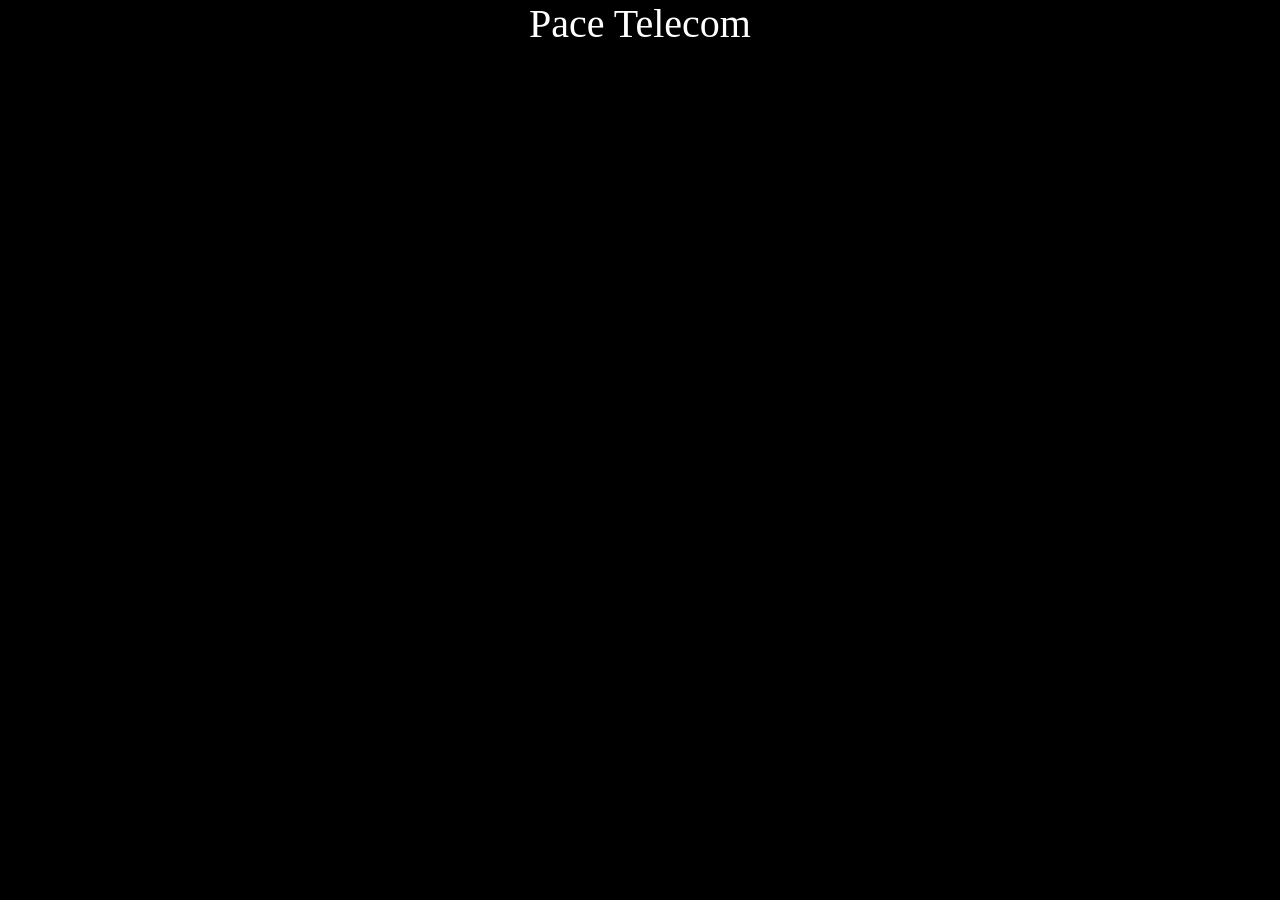
==== index.html @ d6be9f68 "pushing my new project" ====
<!DOCTYPE html>
<html lang="en">
<head>
    <meta charset="UTF-8">
    <meta name="viewport" content="width=device-width, initial-scale=1.0">
    <title>Inventory Portfolio</title>
    
</head>
<style>
    *{
        box-sizing: border-box;
        margin: 0%;
        padding: 0%;
        text-decoration: none;
        height: 100%;
        width: 100%;
    }
    .container{
        background-color: black;
    }
    .heading{
        color: white;
        font-size: 40px;    
        text-align: center;
    }
</style>
<body>
    <div class="container">
        <div class="heading">Pace Telecom</div>
    </div>
</body>
</html>
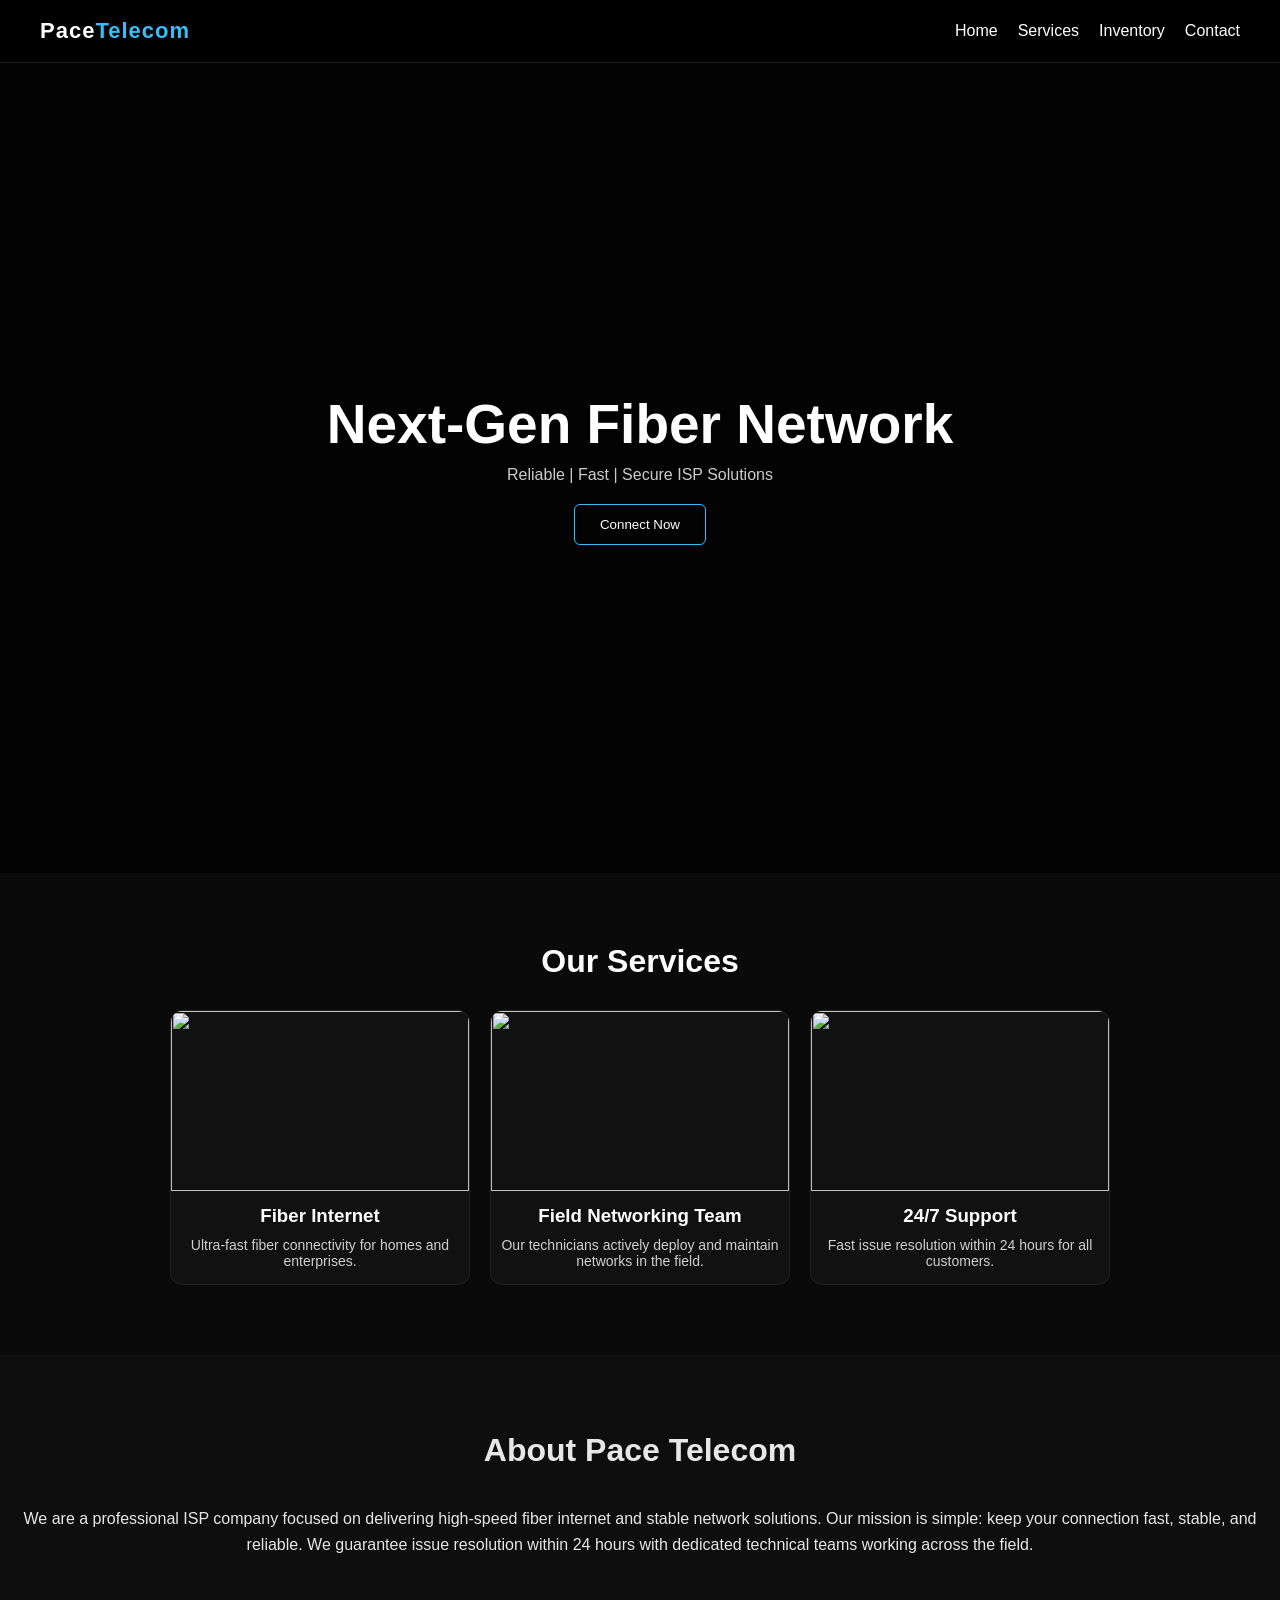
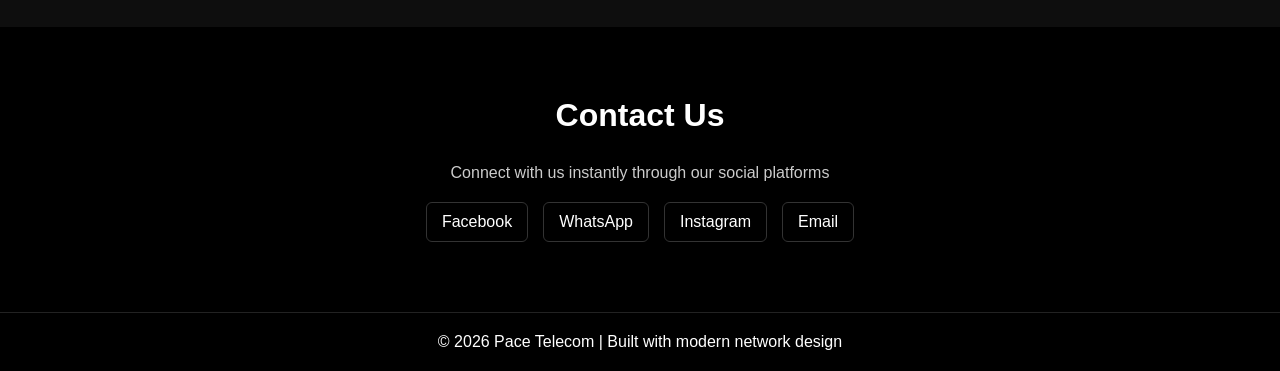
==== commit aaf96529: "pushing second code" ====
--- a/index.html
+++ b/index.html
@@ -1,32 +1,331 @@
 <!DOCTYPE html>
 <html lang="en">
 <head>
-    <meta charset="UTF-8">
-    <meta name="viewport" content="width=device-width, initial-scale=1.0">
-    <title>Inventory Portfolio</title>
-    
+<meta charset="UTF-8">
+<meta name="viewport" content="width=device-width, initial-scale=1.0">
+<title>Pace Telecom</title>
+
+<style>
+
+/* RESET */
+* {
+    margin: 0;
+    padding: 0;
+    box-sizing: border-box;
+    font-family: Arial, sans-serif;
+}
+
+/* BACKGROUND */
+body {
+    background: #0a0a0a;
+    color: white;
+}
+
+/* NAV */
+nav {
+    display: flex;
+    justify-content: space-between;
+    align-items: center;
+    padding: 18px 40px;
+    background: #000;
+    border-bottom: 1px solid #222;
+}
+
+.logo {
+    font-size: 22px;
+    font-weight: bold;
+    color: #ffffff;
+    letter-spacing: 1px;
+}
+
+.logo span {
+    color: #38bdf8;
+}
+
+nav ul {
+    display: flex;
+    gap: 20px;
+    list-style: none;
+}
+
+nav ul li a {
+    color: white;
+    text-decoration: none;
+    position: relative;
+}
+
+/* underline animation */
+nav ul li a::after {
+    content: "";
+    width: 0%;
+    height: 2px;
+    background: #38bdf8;
+    position: absolute;
+    left: 0;
+    bottom: -5px;
+    transition: 0.3s;
+}
+
+nav ul li a:hover::after {
+    width: 100%;
+}
+
+/* HERO */
+.hero {
+    height: 90vh;
+    background: url("https://images.unsplash.com/photo-1551703599-6b3e8379aa8c") center/cover no-repeat;
+    display: flex;
+    flex-direction: column;
+    justify-content: center;
+    align-items: center;
+    text-align: center;
+    position: relative;
+}
+
+/* dark overlay */
+.hero::before {
+    content: "";
+    position: absolute;
+    top:0;
+    left:0;
+    width:100%;
+    height:100%;
+    background: rgba(0,0,0,0.7);
+}
+
+.hero h1 {
+    font-size: 55px;
+    z-index: 1;
+    animation: fadeUp 1s ease;
+}
+
+.hero p {
+    margin-top: 10px;
+    z-index: 1;
+    opacity: 0.8;
+    animation: fadeUp 1.2s ease;
+}
+
+/* BUTTON ANIMATION */
+.hero button {
+    margin-top: 20px;
+    padding: 12px 25px;
+    border: 1px solid #38bdf8;
+    background: transparent;
+    color: white;
+    cursor: pointer;
+    border-radius: 6px;
+    z-index: 1;
+    transition: 0.3s;
+    animation: fadeUp 1.4s ease;
+}
+
+.hero button:hover {
+    background: #38bdf8;
+    color: black;
+    transform: scale(1.05);
+}
+
+/* SECTIONS */
+section {
+    padding: 70px 20px;
+    text-align: center;
+}
+
+h2 {
+    font-size: 32px;
+    margin-bottom: 30px;
+}
+
+/* CARDS */
+.cards {
+    display: flex;
+    flex-wrap: wrap;
+    justify-content: center;
+    gap: 20px;
+}
+
+.card {
+    width: 300px;
+    background: #111;
+    border: 1px solid #222;
+    border-radius: 12px;
+    overflow: hidden;
+    transition: 0.3s;
+}
+
+.card:hover {
+    transform: translateY(-10px);
+    border-color: #38bdf8;
+}
+
+.card img {
+    width: 100%;
+    height: 180px;
+    object-fit: cover;
+}
+
+.card h3 {
+    margin: 10px 0;
+}
+
+.card p {
+    padding: 0 10px 15px;
+    font-size: 14px;
+    opacity: 0.8;
+}
+
+/* ABOUT */
+.about {
+    background: #0f0f0f;
+    line-height: 1.6;
+    opacity: 0.9;
+}
+
+/* CONTACT */
+.contact {
+    background: #000;
+}
+
+.contact p {
+    max-width: 700px;
+    margin: auto;
+    opacity: 0.8;
+}
+
+/* SOCIAL BUTTONS */
+.socials {
+    margin-top: 20px;
+    display: flex;
+    justify-content: center;
+    gap: 15px;
+    flex-wrap: wrap;
+}
+
+.socials a {
+    padding: 10px 15px;
+    border: 1px solid #333;
+    border-radius: 6px;
+    color: white;
+    text-decoration: none;
+    transition: 0.3s;
+}
+
+.socials a:hover {
+    background: #38bdf8;
+    color: black;
+}
+
+/* FOOTER */
+footer {
+    padding: 20px;
+    text-align: center;
+    border-top: 1px solid #222;
+    background: #000;
+}
+
+/* ANIMATION */
+@keyframes fadeUp {
+    from {
+        opacity: 0;
+        transform: translateY(20px);
+    }
+    to {
+        opacity: 1;
+        transform: translateY(0);
+    }
+}
+
+/* RESPONSIVE */
+@media (max-width: 768px) {
+    .hero h1 {
+        font-size: 30px;
+    }
+
+    nav ul {
+        flex-direction: column;
+    }
+}
+
+</style>
+
 </head>
-<style>
-    *{
-        box-sizing: border-box;
-        margin: 0%;
-        padding: 0%;
-        text-decoration: none;
-        height: 100%;
-        width: 100%;
-    }
-    .container{
-        background-color: black;
-    }
-    .heading{
-        color: white;
-        font-size: 40px;    
-        text-align: center;
-    }
-</style>
+
 <body>
-    <div class="container">
-        <div class="heading">Pace Telecom</div>
+
+<!-- NAV -->
+<nav>
+    <div class="logo">Pace<span>Telecom</span></div>
+    <ul>
+        <li><a href="#">Home</a></li>
+        <li><a href="#services">Services</a></li>
+        <li><a href="inventory.html">Inventory</a></li>
+        <li><a href="#contact">Contact</a></li>
+    </ul>
+</nav>
+
+<!-- HERO -->
+<div class="hero">
+    <h1>Next-Gen Fiber Network</h1>
+    <p>Reliable | Fast | Secure ISP Solutions</p>
+    <button>Connect Now</button>
+</div>
+
+<!-- SERVICES -->
+<section id="services">
+    <h2>Our Services</h2>
+
+    <div class="cards">
+
+        <div class="card">
+            <img src="https://images.unsplash.com/photo-1558494949-ef010cbdcc31">
+            <h3>Fiber Internet</h3>
+            <p>Ultra-fast fiber connectivity for homes and enterprises.</p>
+        </div>
+
+        <div class="card">
+            <img src="https://images.unsplash.com/photo-1581091870620-1e7c0b6d3a5d">
+            <h3>Field Networking Team</h3>
+            <p>Our technicians actively deploy and maintain networks in the field.</p>
+        </div>
+
+        <div class="card">
+            <img src="https://images.unsplash.com/photo-1521737604893-d14cc237f11d">
+            <h3>24/7 Support</h3>
+            <p>Fast issue resolution within 24 hours for all customers.</p>
+        </div>
+
     </div>
+</section>
+
+<!-- ABOUT -->
+<section class="about">
+    <h2>About Pace Telecom</h2>
+    <p>
+        We are a professional ISP company focused on delivering high-speed fiber internet and stable network solutions.
+        Our mission is simple: keep your connection fast, stable, and reliable.  
+        We guarantee issue resolution within 24 hours with dedicated technical teams working across the field.
+    </p>
+</section>
+
+<!-- CONTACT -->
+<section id="contact" class="contact">
+    <h2>Contact Us</h2>
+
+    <p>Connect with us instantly through our social platforms</p>
+
+    <div class="socials">
+        <a href="#">Facebook</a>
+        <a href="#">WhatsApp</a>
+        <a href="#">Instagram</a>
+        <a href="#">Email</a>
+    </div>
+</section>
+
+<!-- FOOTER -->
+<footer>
+    © 2026 Pace Telecom | Built with modern network design
+</footer>
+
 </body>
 </html>
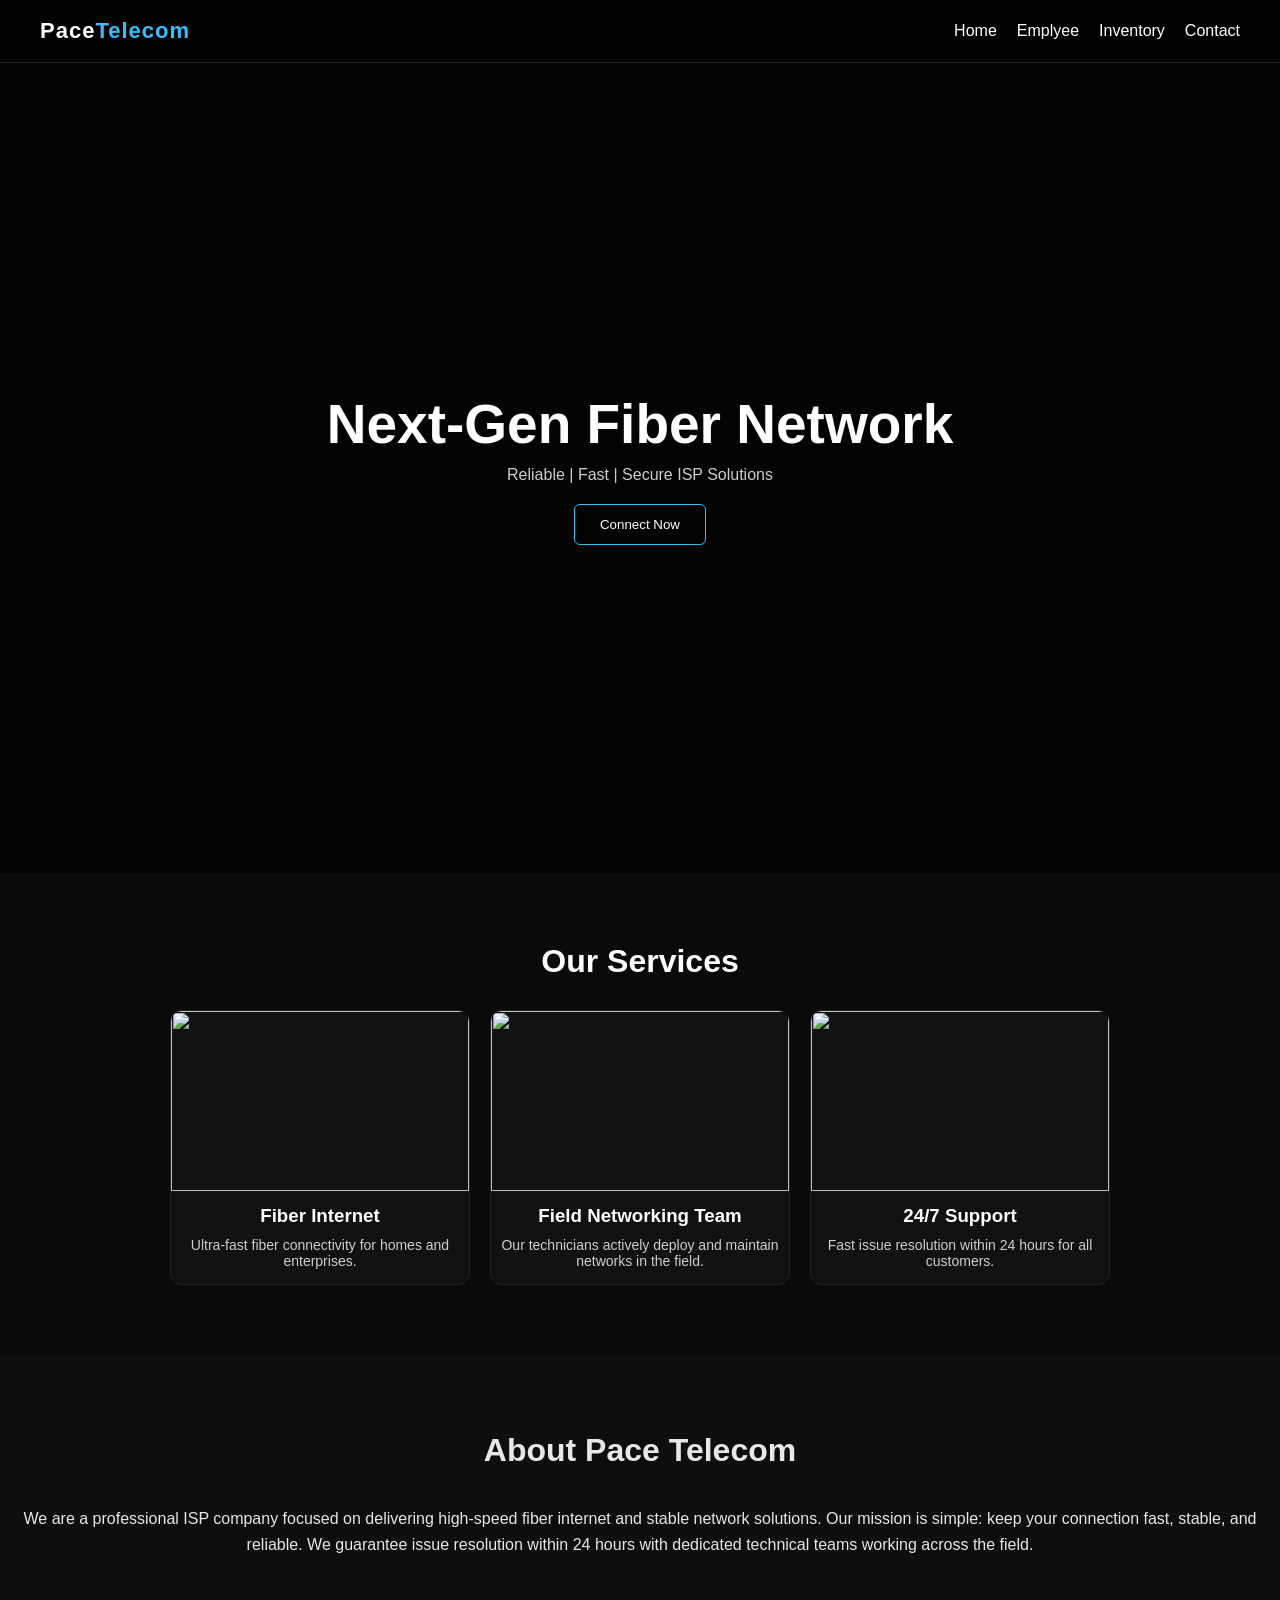
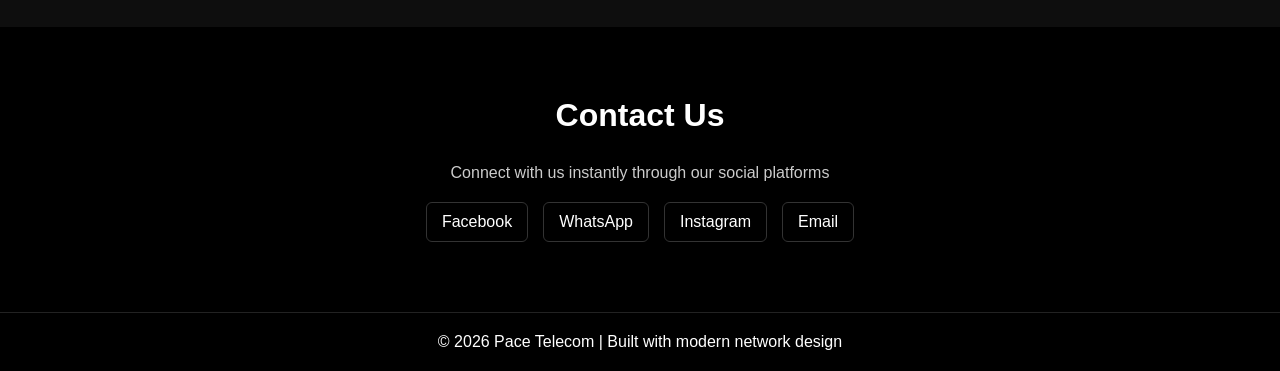
==== commit b2fe2c22: "pushing third code" ====
--- a/index.html
+++ b/index.html
@@ -258,7 +258,7 @@
     <div class="logo">Pace<span>Telecom</span></div>
     <ul>
         <li><a href="#">Home</a></li>
-        <li><a href="#services">Services</a></li>
+        <li><a href="employee.html">Emplyee</a></li>
         <li><a href="inventory.html">Inventory</a></li>
         <li><a href="#contact">Contact</a></li>
     </ul>
